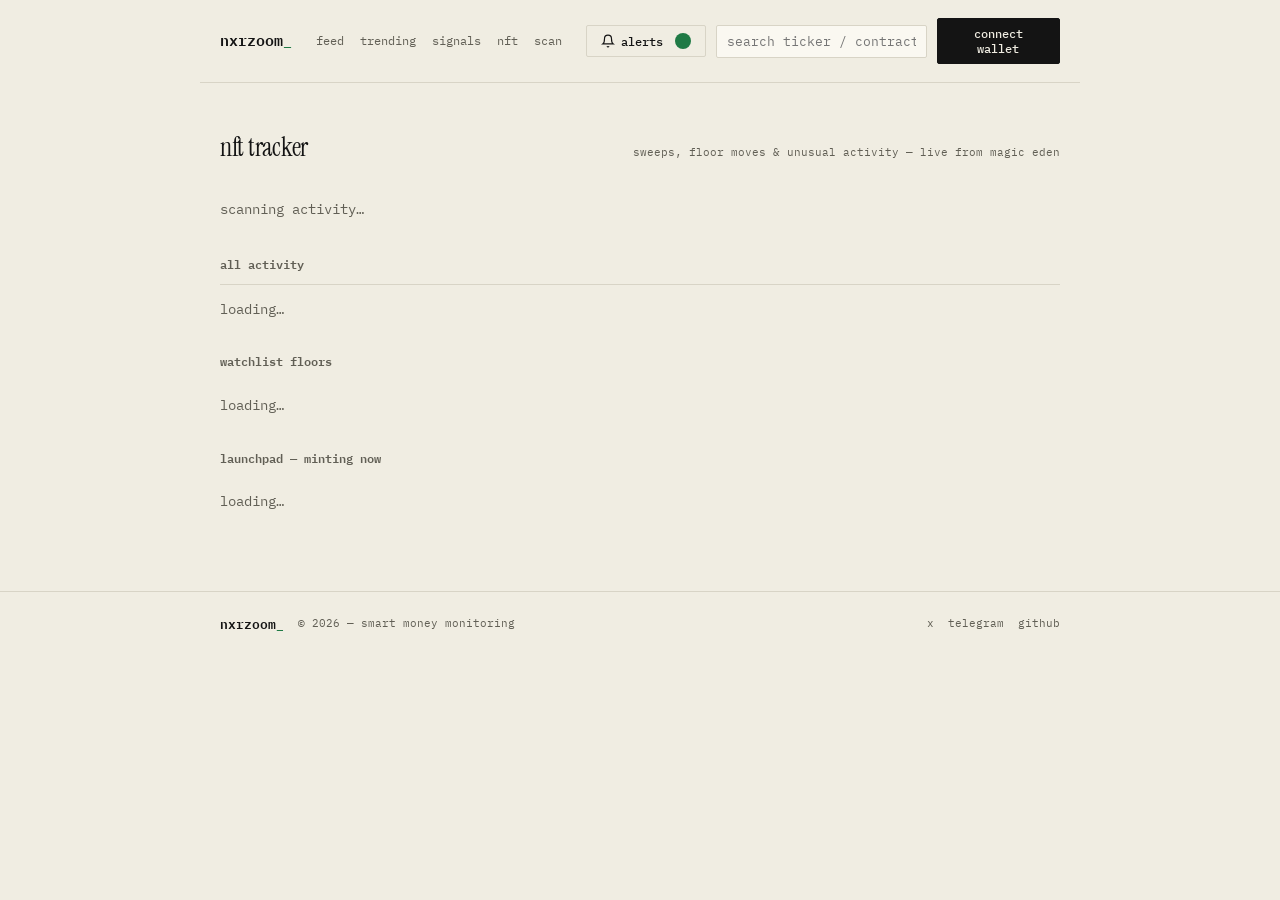
==== nft.html @ 73299763 "multi-page nav (feed/trending/signals/nft/scan), CA one-click copy on every row, bot-style nft alert" ====
<!DOCTYPE html>
<html lang="en">
<head>
<meta charset="UTF-8">
<meta name="viewport" content="width=device-width, initial-scale=1.0">
<title>nft tracker — nxrzoom_</title>
<link rel="preconnect" href="https://fonts.googleapis.com">
<link rel="preconnect" href="https://fonts.gstatic.com" crossorigin>
<link href="https://fonts.googleapis.com/css2?family=IBM+Plex+Mono:wght@400;500;600&family=Instrument+Serif&display=swap" rel="stylesheet">
<link rel="stylesheet" href="/css/base.css">
<link rel="stylesheet" href="/css/components.css">
</head>
<body>

<header class="topbar">
  <a class="logo" href="/">nxrzoom<span class="cursor">_</span></a>
  <nav class="topnav">
    <a href="/">feed</a>
    <a href="/trending">trending</a>
    <a href="/signals">signals</a>
    <a href="/nft" class="active">nft</a>
    <a href="/scan">scan</a>
  </nav>
  <div class="topbar-right">
    <button class="btn btn-ghost btn-bell" id="alertBtn" title="smart money alerts">
      <svg width="14" height="14" viewBox="0 0 24 24" fill="none" stroke="currentColor" stroke-width="2"><path d="M18 8A6 6 0 0 0 6 8c0 7-3 9-3 9h18s-3-2-3-9"/><path d="M13.73 21a2 2 0 0 1-3.46 0"/></svg>
      alerts<span class="badge" id="alertBadge" hidden></span>
    </button>
    <input id="searchInput" class="search" type="text" placeholder="search ticker / contract…" autocomplete="off">
    <button class="btn btn-primary" id="connectBtn">connect wallet</button>
  </div>
</header>

<main class="wrap">

  <section class="section" id="nft">
    <div class="sec-head">
      <h2 class="serif">nft tracker</h2>
      <p class="sec-sub">sweeps, floor moves &amp; unusual activity — live from magic eden</p>
    </div>

    <!-- ALERT CARDS (bot-style) -->
    <div class="nftalerts" id="nftAlerts"><p class="muted pad">scanning activity…</p></div>

    <!-- RAW FEED -->
    <h3 class="subhead muted">all activity</h3>
    <ol class="nftfeed" id="nftFeed"><li class="muted pad">loading…</li></ol>

    <!-- WATCHLIST -->
    <h3 class="subhead muted">watchlist floors</h3>
    <div class="nftgrid nftgrid-w" id="nftGrid"><p class="muted pad">loading…</p></div>

    <!-- LAUNCHPAD -->
    <h3 class="subhead muted">launchpad — minting now</h3>
    <div class="nftgrid" id="nftLaunch"><p class="muted pad">loading…</p></div>
  </section>

</main>

<footer class="footer">
  <div class="wrap foot-inner">
    <span class="foot-logo">nxrzoom<span class="cursor">_</span></span>
    <span class="foot-note">© 2026 — smart money monitoring</span>
    <nav class="foot-links">
      <a href="https://x.com/Nxrskyaa" target="_blank" rel="noopener">x</a>
      <a href="https://t.me/Nxrskyaa" target="_blank" rel="noopener">telegram</a>
      <a href="https://github.com/Nxrskyaa/NxrZoom" target="_blank" rel="noopener">github</a>
    </nav>
  </div>
</footer>

<script src="/js/features.js"></script>
</body>
</html>
---- css/base.css ----
/* nxrzoom_ — base: cream paper, mono, hairlines */
:root{
  --paper:#f0ede2;
  --ink:#141414;
  --muted:#615f55;
  --faint:#8b887b;
  --line:#d8d4c6;
  --line-soft:#e3e0d3;
  --green:#1f7a45;
  --green-soft:#e4ecdf;
  --red:#b3402f;
  --red-soft:#f3e3de;
  --black:#141414;
}

*,*::before,*::after{box-sizing:border-box;margin:0;padding:0}
html{scroll-behavior:smooth}
body{
  font-family:'IBM Plex Mono',ui-monospace,SFMono-Regular,Menlo,monospace;
  background:var(--paper);
  color:var(--ink);
  line-height:1.55;
  -webkit-font-smoothing:antialiased;
  font-size:14px;
}
a{color:inherit;text-decoration:none}
button{font-family:inherit;cursor:pointer;border:none;background:none;color:inherit}
input{font-family:inherit;font-size:13px;background:#faf8f1;border:1px solid var(--line);color:var(--ink);border-radius:2px;outline:none;padding:7px 10px}
input:focus{border-color:var(--black);background:#fff}
ol,ul{list-style:none}

.serif{font-family:'Instrument Serif',Georgia,serif;font-weight:400;letter-spacing:-.01em}
.green{color:var(--green)}
.red{color:var(--red)}
.muted{color:var(--muted)}

.wrap{max-width:880px;margin:0 auto;padding:0 20px}

/* cursor blink logo */
.cursor{animation:blink 1.2s steps(1) infinite;color:var(--green)}
@keyframes blink{50%{opacity:0}}

/* ===== topbar ===== */
.topbar{
  display:flex;align-items:center;gap:24px;
  max-width:880px;margin:0 auto;padding:18px 20px;
  border-bottom:1px solid var(--line);
}
.logo{font-weight:600;font-size:15px}
.topnav{display:flex;gap:16px}
.topnav a{font-size:12px;color:var(--muted)}
.topnav a:hover{color:var(--ink)}
.topbar-right{margin-left:auto;display:flex;align-items:center;gap:10px}
.search{width:220px}

/* buttons */
.btn{
  display:inline-flex;align-items:center;gap:6px;
  font-size:12px;font-weight:500;
  padding:7px 14px;border-radius:2px;
  border:1px solid var(--black);
  transition:transform .06s ease, box-shadow .06s ease;
}
.btn-primary{background:var(--black);color:var(--paper)}
.btn-primary:hover{box-shadow:3px 3px 0 rgba(20,20,20,.25);transform:translate(-1px,-1px)}
.btn-ghost{background:transparent;color:var(--ink);border-color:var(--line)}
.btn-ghost:hover{border-color:var(--black)}
.btn-sm{padding:4px 10px;font-size:11px}

/* ===== hero ===== */
.hero{padding:56px 0 40px;border-bottom:1px solid var(--line)}
.hero-kicker{font-size:11px;text-transform:lowercase;color:var(--muted);margin-bottom:14px}
.hero-title{
  font-family:'Instrument Serif',Georgia,serif;
  font-size:clamp(34px,6vw,52px);
  line-height:1.08;font-weight:400;letter-spacing:-.02em;
  margin-bottom:14px;
}
.hero-sub{font-size:12px;color:var(--muted)}

/* ===== stats strip ===== */
.stats{
  display:flex;flex-wrap:wrap;gap:28px;
  padding:18px 0;border-bottom:1px solid var(--line);
}
.stat{display:flex;flex-direction:column;gap:2px}
.stat-label{font-size:10px;text-transform:uppercase;letter-spacing:.08em;color:var(--faint)}
.stat-value{font-size:15px;font-weight:600}
.stat-live{margin-left:auto;flex-direction:row;align-items:center;gap:8px}
.livedot{width:7px;height:7px;border-radius:50%;background:var(--green);animation:pulse 2s infinite}
@keyframes pulse{50%{opacity:.35}}

/* ===== sections ===== */
.section{padding:44px 0 8px}
.sec-head{display:flex;align-items:baseline;justify-content:space-between;flex-wrap:wrap;gap:12px;margin-bottom:18px}
.sec-head h2{font-size:26px}
.sec-sub{font-size:11px;color:var(--muted)}

/* tabs */
.tabs{display:flex;gap:2px}
.tab{
  font-size:11px;padding:5px 12px;border-radius:2px;
  color:var(--muted);border:1px solid transparent;
}
.tab:hover{color:var(--ink)}
.tab.active{background:var(--black);color:var(--paper)}

/* filters */
.filters{display:flex;flex-wrap:wrap;gap:14px;margin-bottom:16px}
.fgroup{display:flex;flex-direction:column;gap:5px}
.fgrow{flex:1;min-width:160px}
.fgroup label{font-size:9px;text-transform:uppercase;letter-spacing:.08em;color:var(--faint)}
.fgroup input[type=number]{width:74px}
.dash{color:var(--faint);font-size:11px;margin:0 -3px}
---- css/components.css ----
/* nxrzoom_ — components: calls, feed, table, signals, footer */

/* ===== top calls ===== */
.calls{display:grid;grid-template-columns:repeat(2,1fr);gap:10px}
.call{
  display:grid;grid-template-columns:auto 1fr auto;align-items:center;gap:12px;
  padding:14px 16px;background:#faf8f1;
  border:1px solid var(--line);
  transition:border-color .15s ease;
}
.call:hover{border-color:var(--black)}
.rank{font-size:11px;color:var(--faint)}
.call-token{font-weight:600;font-size:13px}
.call-meta{font-size:10px;color:var(--muted);margin-top:2px}
.call-x{font-size:17px;font-weight:600;color:var(--green);text-align:right}
.call-pct{font-size:10px;color:var(--green);opacity:.75;text-align:right}

/* buy links row inside call card */
.call-links{grid-column:1 / -1;display:flex;flex-wrap:wrap;gap:6px;margin-top:4px}

/* ===== live feed ===== */
.feedlist{border-top:1px solid var(--line)}
.fitem{border-bottom:1px solid var(--line-soft)}
.frow{
  display:flex;align-items:center;gap:12px;
  width:100%;text-align:left;padding:13px 4px;
}
.frow:hover .ftoken{text-decoration:underline}
.wbadge{
  min-width:44px;text-align:center;
  font-size:11px;font-weight:600;
  background:var(--green-soft);color:var(--green);
  border:1px solid color-mix(in srgb, var(--green) 25%, transparent);
  padding:3px 8px;border-radius:2px;
}
.ftoken{font-weight:600;font-size:13px}
.fmcap{font-size:11px;color:var(--muted)}
.ftime{margin-left:auto;font-size:11px;color:var(--muted)}
.farrow{font-size:11px;color:var(--muted);transition:transform .15s ease}
.frow[aria-expanded="true"] .farrow{transform:rotate(180deg)}

.buyrow{
  display:none;flex-wrap:wrap;align-items:center;gap:8px;
  padding:0 4px 13px 60px;
}
.buyrow:not([hidden]){display:flex}
.buylabel{font-size:10px;color:var(--muted)}
.buyl{
  font-size:11px;padding:4px 10px;
  border:1px solid var(--line);border-radius:2px;
  background:transparent;color:var(--ink);
  transition:border-color .15s ease, background .15s ease;
}
.buyl:hover{border-color:var(--black)}
.buyl.hot{background:var(--black);color:var(--paper);border-color:var(--black)}

/* ===== trending table ===== */
.panel{border:1px solid var(--line);background:#faf8f1}
.thead,.trow{
  display:grid;
  grid-template-columns:minmax(150px,2fr) 1fr repeat(3,minmax(64px,.9fr)) minmax(80px,1fr) minmax(90px,1fr);
  align-items:center;
}
.thead{
  padding:10px 14px;border-bottom:1px solid var(--line);
  font-size:10px;text-transform:uppercase;letter-spacing:.07em;color:var(--muted);
  background:#f5f2e7;
}
.trow{
  padding:12px 14px;border-bottom:1px solid var(--line-soft);
  cursor:pointer;font-variant-numeric:tabular-nums;
  transition:background .12s ease;
}
.trow:last-child{border-bottom:none}
.trow:hover{background:#f5f2e7}
.tt-name{font-weight:600;font-size:13px}
.tt-sym{color:var(--muted);font-weight:400;margin-left:6px;font-size:11px}
.tc-created{font-size:11px;color:var(--muted)}
.num{text-align:right;font-size:12px}
.vol,.mcap{font-weight:500}

/* ===== signals ===== */
.signallist{border-top:1px solid var(--line)}
.sig{
  display:flex;align-items:center;gap:14px;
  padding:14px 4px;border-bottom:1px solid var(--line-soft);
}
.sig:hover .sig-name{text-decoration:underline}
.sigrank{font-size:11px;color:var(--muted);min-width:20px}
.sigavatar{
  width:34px;height:34px;border-radius:2px;flex-shrink:0;
  background:var(--black);color:var(--paper);
  display:flex;align-items:center;justify-content:center;
  font-size:13px;font-weight:600;
}
.sig-info{flex:1;min-width:0}
.sig-name{font-weight:600;font-size:13px}
.sig-handle{font-size:11px;color:var(--muted)}
.sig-desc{font-size:11px;color:var(--muted);margin-top:1px}
.sig-score{font-size:15px;font-weight:600;color:var(--green);text-align:right}
.sig-foll{font-size:10px;color:var(--muted);text-align:right}
.sig-empty{padding:24px 4px;font-size:12px;border-bottom:1px solid var(--line-soft)}

/* ===== telegram banner ===== */
.tgbanner{
  margin:40px 0 0;padding:18px 20px;
  border:1px solid var(--black);
  background:var(--black);color:var(--paper);
  display:flex;align-items:center;gap:16px;flex-wrap:wrap;
}
.tg-title{font-weight:600;font-size:14px}
.tg-sub{font-size:11px;opacity:.7}
.tg-btn{
  margin-left:auto;
  font-size:12px;font-weight:500;
  padding:8px 16px;border-radius:2px;
  background:var(--paper);color:var(--black);
  border:1px solid var(--paper);
  transition:transform .06s ease, box-shadow .06s ease;
}
.tg-btn:hover{box-shadow:3px 3px 0 rgba(240,237,226,.25);transform:translate(-1px,-1px)}

/* ===== scan ===== */
.scanbar{display:flex;gap:8px;margin-bottom:14px}
.scanbar input{flex:1;font-family:var(--font-mono)}
.scanresult{margin-top:4px}
.scan-err{color:var(--red);font-size:12px;padding:10px 0}
.scanhead{display:flex;justify-content:space-between;align-items:center;padding:14px 0;border-bottom:1px solid var(--line)}
.scanpanel{margin-top:14px}
.scanpanel .trow{grid-template-columns:minmax(130px,2fr) 1fr repeat(3,minmax(64px,.9fr))}

/* ===== alert dropdown ===== */
.btn-bell{position:relative}
.badge{
  display:inline-flex;align-items:center;justify-content:center;
  min-width:16px;height:16px;margin-left:6px;
  background:var(--green);color:#fff;
  font-size:9px;font-weight:600;border-radius:8px;
}
.alertdd{
  position:absolute;top:58px;right:20px;z-index:200;
  width:min(420px, calc(100vw - 40px));
  background:#faf8f1;border:1px solid var(--black);
  box-shadow:4px 4px 0 rgba(20,20,20,.15);
  padding:16px;
}
.alertrow{display:flex;flex-direction:column;gap:12px;margin-bottom:12px}
.switch{display:flex;align-items:center;gap:8px;font-size:12px;font-weight:600;cursor:pointer}
.switch input{width:auto}
.alertcfg{display:flex;gap:12px}
.alertcfg label{display:flex;flex-direction:column;gap:4px;font-size:9px;text-transform:uppercase;letter-spacing:.07em;color:var(--muted)}
.alertcfg input{width:90px}
.alertlist{border-top:1px solid var(--line)}
.alertitem{padding:12px 0;border-bottom:1px solid var(--line-soft)}
.buyrow-inline{display:flex;flex-wrap:wrap;gap:6px;margin-top:8px}
.tg-note{font-size:10px;margin-top:10px}

/* ===== nft tracker ===== */
.subhead{font-size:12px;font-weight:600;text-transform:lowercase;margin:18px 0 10px}
.pad{padding:14px 0}
.nftgrid{display:grid;grid-template-columns:repeat(4,1fr);gap:10px}
.nftgrid-w{grid-template-columns:repeat(2,1fr)}
.nftcard{
  display:flex;flex-direction:column;gap:8px;
  background:#faf8f1;border:1px solid var(--line);
  padding:10px;transition:border-color .15s ease;
}
.nftcard:hover{border-color:var(--black)}
.nftcard img{width:100%;aspect-ratio:1;object-fit:cover;border-radius:2px;background:var(--line)}
.nftc-info{display:flex;flex-direction:column;gap:2px}
.nftc-name{font-size:12px;font-weight:600;white-space:nowrap;overflow:hidden;text-overflow:ellipsis}
.nftc-floor{font-size:11px}
.nftc-vol{font-size:10px;color:var(--muted)}
.nftfeed{border-top:1px solid var(--line)}
.nftitem{
  display:flex;align-items:center;gap:12px;
  padding:12px 4px;border-bottom:1px solid var(--line-soft);
}
.nftitem.sweep{background:#f5f2e7}
.sweep-tag{
  background:var(--black);color:var(--paper);
  font-size:9px;font-weight:600;padding:2px 6px;border-radius:2px;
  letter-spacing:.05em;margin-right:4px;
}
.nftcard.lp{border-color:var(--line)}
/* ===== smart money alert cards (bot-style) ===== */
.nftalerts{display:flex;flex-direction:column;gap:8px;margin-bottom:20px}
.nftalert{
  background:#faf8f1;border:1px solid var(--line);
  border-left:3px solid var(--muted);
  padding:10px 14px;
}
.nftalert.up{border-left-color:#1a7f37}
.nftalert.down{border-left-color:#c62828}
.na-head{display:flex;align-items:center;gap:10px;margin-bottom:4px}
.na-kind{
  font-weight:600;font-size:9px;letter-spacing:.06em;
  background:var(--black);color:var(--paper);
  padding:2px 7px;border-radius:2px;white-space:nowrap;
}
.na-coll{font-weight:600;font-size:13px;color:var(--ink);text-decoration:none}
.na-coll:hover{text-decoration:underline}
.na-line{font-family:'IBM Plex Mono',monospace;font-size:11px;color:var(--ink);line-height:1.6}
.na-links{display:flex;gap:6px;align-items:center;margin-top:6px}
.na-time{font-size:10px;color:var(--faint)}

/* ===== ca copy chip ===== */
.cacopy{
  font-family:'IBM Plex Mono',monospace;font-size:9px;
  color:var(--muted);background:#f3f0e5;border:1px solid var(--line);
  padding:1px 5px;border-radius:2px;cursor:pointer;
  display:inline-flex;align-items:center;gap:3px;
  transition:border-color .15s ease,color .15s ease;
  vertical-align:middle;margin-left:5px;
}
.cacopy:hover{border-color:var(--black);color:var(--ink)}
.cacopy.done{color:#1a7f37;border-color:#1a7f37}
.cicon{font-size:8px}
.monoaddr{font-family:'IBM Plex Mono',monospace}
.holder-row{grid-template-columns:minmax(140px,2fr) repeat(3,minmax(64px,.9fr))!important}

/* ===== footer ===== */
.footer{border-top:1px solid var(--line);margin-top:56px}
.foot-inner{display:flex;align-items:center;gap:14px;padding:22px 20px}
.foot-logo{font-weight:600;font-size:13px}
.foot-note{font-size:11px;color:var(--muted)}
.foot-links{margin-left:auto;display:flex;gap:14px}
.foot-links a{font-size:11px;color:var(--muted)}
.foot-links a:hover{color:var(--ink)}

/* ===== anim ===== */
@keyframes fadein{from{opacity:0;transform:translateY(4px)}to{opacity:1;transform:none}}
.fitem.new{animation:fadein .35s ease}

/* ===== responsive ===== */
@media (max-width:720px){
  .calls{grid-template-columns:1fr}
  .search{display:none}
  .topnav{display:none}
  .stats{gap:18px}
  .stat-live{display:none}
  .thead{grid-template-columns:minmax(120px,2fr) repeat(3,minmax(52px,.8fr))}
  .thead .tc-created,.thead .h6c,.thead .volc,.thead .mcapt{display:none}
  .trow{grid-template-columns:minmax(120px,2fr) repeat(3,minmax(52px,.8fr))}
  .trow .tc-created,.trow .h6c,.trow .volc,.trow .mcapt{display:none}
  .buyrow{padding-left:4px}
  .hero{padding:40px 0 32px}
  .tg-btn{margin-left:0}
}
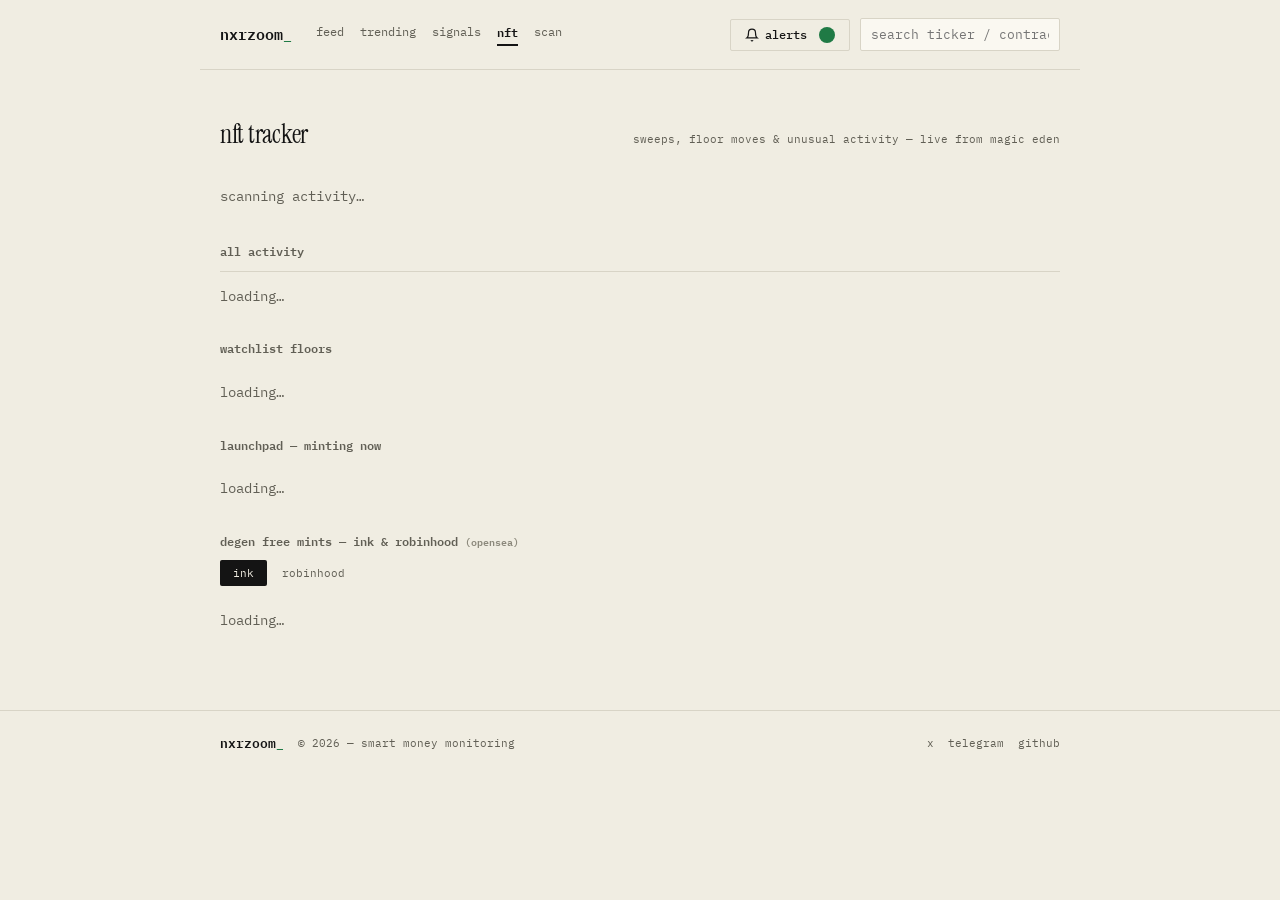
==== commit 5ffd0593: "degen nft radar: free mint monitor for ink & robinhood (opensea discover scraper), remove connect wa" ====
--- a/nft.html
+++ b/nft.html
@@ -27,7 +27,6 @@
       alerts<span class="badge" id="alertBadge" hidden></span>
     </button>
     <input id="searchInput" class="search" type="text" placeholder="search ticker / contract…" autocomplete="off">
-    <button class="btn btn-primary" id="connectBtn">connect wallet</button>
   </div>
 </header>
 
@@ -53,6 +52,14 @@
     <!-- LAUNCHPAD -->
     <h3 class="subhead muted">launchpad — minting now</h3>
     <div class="nftgrid" id="nftLaunch"><p class="muted pad">loading…</p></div>
+
+    <!-- DEGEN FREE MINT RADAR -->
+    <h3 class="subhead muted">degen free mints — ink &amp; robinhood <span class="na-time">(opensea)</span></h3>
+    <div class="tabs" style="margin-bottom:10px">
+      <button class="tab active" data-chain="ink">ink</button>
+      <button class="tab" data-chain="robinhood">robinhood</button>
+    </div>
+    <div class="nftgrid nftgrid-w" id="degenGrid"><p class="muted pad">loading…</p></div>
   </section>
 
 </main>
--- a/css/base.css
+++ b/css/base.css
@@ -47,11 +47,19 @@
   border-bottom:1px solid var(--line);
 }
 .logo{font-weight:600;font-size:15px}
-.topnav{display:flex;gap:16px}
+.topnav{display:flex;gap:16px;flex-wrap:wrap}
 .topnav a{font-size:12px;color:var(--muted)}
 .topnav a:hover{color:var(--ink)}
+.topnav a.active{color:var(--ink);font-weight:600;border-bottom:2px solid var(--black);padding-bottom:2px}
 .topbar-right{margin-left:auto;display:flex;align-items:center;gap:10px}
-.search{width:220px}
+.search{width:200px}
+
+@media (max-width:720px){
+  .topbar{flex-wrap:wrap;gap:10px;padding:14px 16px}
+  .topnav{order:-1;width:100%;gap:14px;overflow-x:auto;padding-bottom:2px;-webkit-overflow-scrolling:touch}
+  .topbar-right{width:100%;margin-left:0}
+  .search{flex:1;width:auto}
+}
 
 /* buttons */
 .btn{
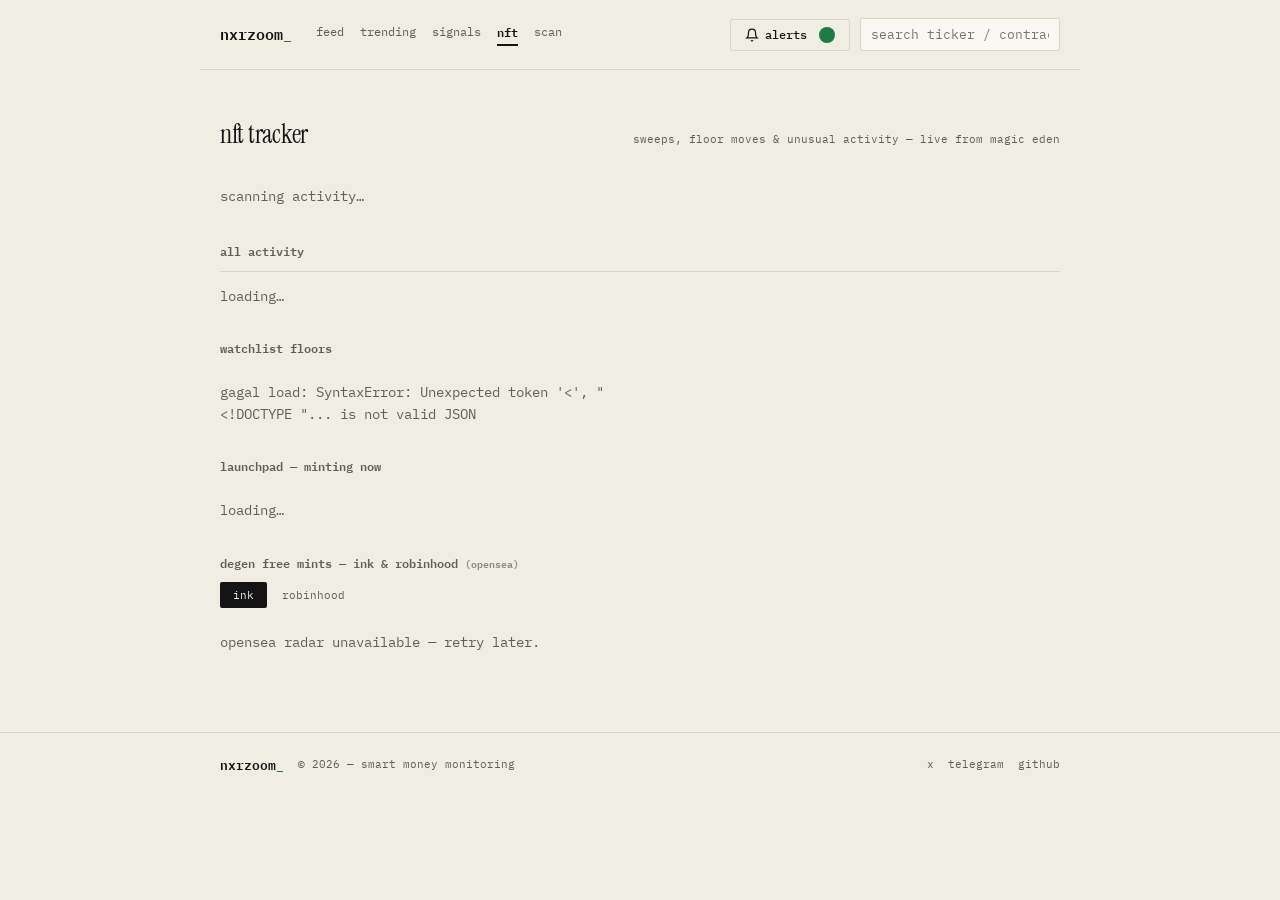
==== commit b928604d: "cache-bust assets v7" ====
--- a/nft.html
+++ b/nft.html
@@ -7,8 +7,8 @@
 <link rel="preconnect" href="https://fonts.googleapis.com">
 <link rel="preconnect" href="https://fonts.gstatic.com" crossorigin>
 <link href="https://fonts.googleapis.com/css2?family=IBM+Plex+Mono:wght@400;500;600&family=Instrument+Serif&display=swap" rel="stylesheet">
-<link rel="stylesheet" href="/css/base.css">
-<link rel="stylesheet" href="/css/components.css">
+<link rel="stylesheet" href="/css/base.css?v=7">
+<link rel="stylesheet" href="/css/components.css?v=7">
 </head>
 <body>
 
@@ -76,6 +76,6 @@
   </div>
 </footer>
 
-<script src="/js/features.js"></script>
+<script src="/js/features.js?v=7"></script>
 </body>
 </html>
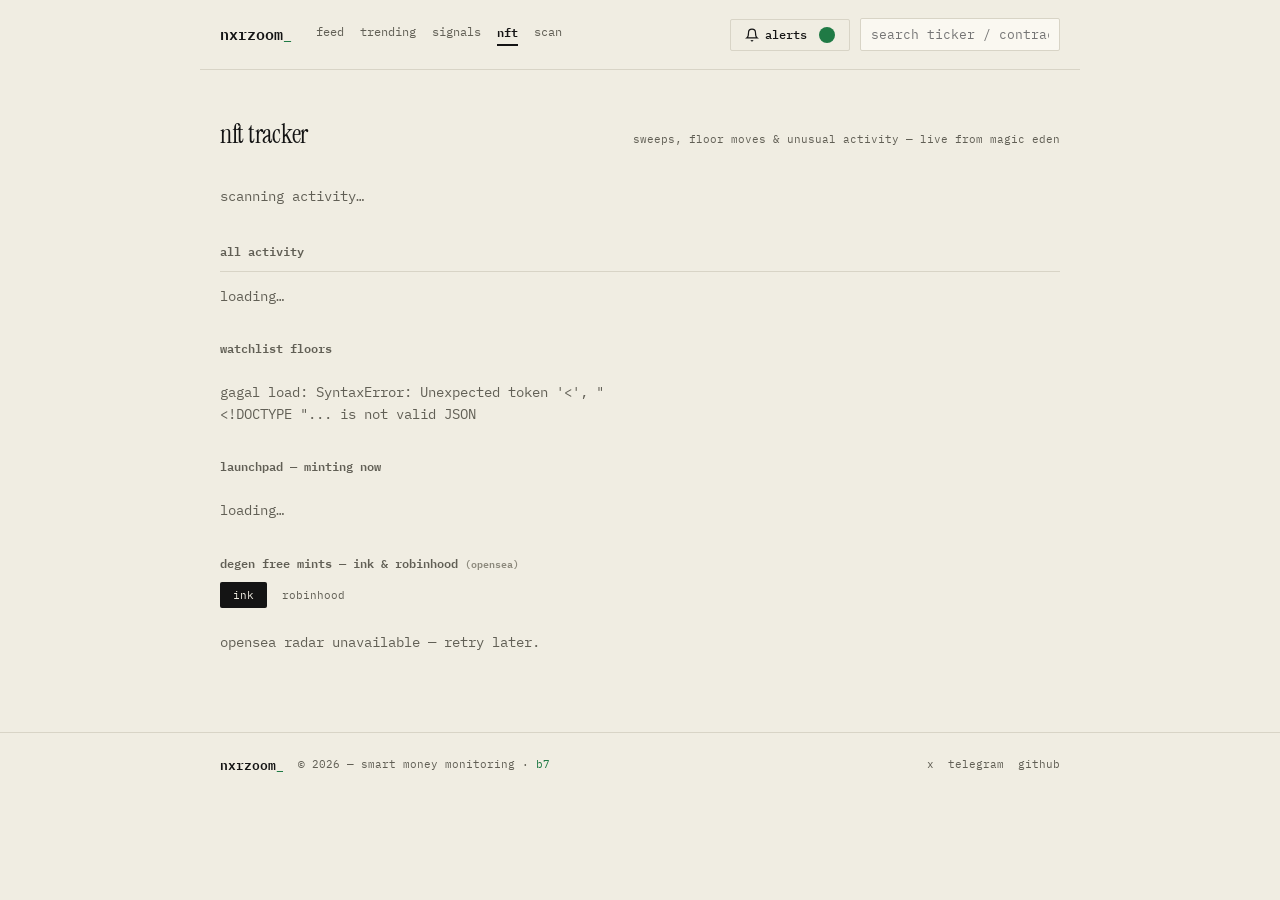
==== commit eb1fbe28: "build marker b7 + meta no-cache for stubborn webviews" ====
--- a/nft.html
+++ b/nft.html
@@ -2,6 +2,7 @@
 <html lang="en">
 <head>
 <meta charset="UTF-8">
+<meta http-equiv="Cache-Control" content="no-store">
 <meta name="viewport" content="width=device-width, initial-scale=1.0">
 <title>nft tracker — nxrzoom_</title>
 <link rel="preconnect" href="https://fonts.googleapis.com">
@@ -67,7 +68,7 @@
 <footer class="footer">
   <div class="wrap foot-inner">
     <span class="foot-logo">nxrzoom<span class="cursor">_</span></span>
-    <span class="foot-note">© 2026 — smart money monitoring</span>
+    <span class="foot-note">© 2026 — smart money monitoring · <span class="green">b7</span></span>
     <nav class="foot-links">
       <a href="https://x.com/Nxrskyaa" target="_blank" rel="noopener">x</a>
       <a href="https://t.me/Nxrskyaa" target="_blank" rel="noopener">telegram</a>
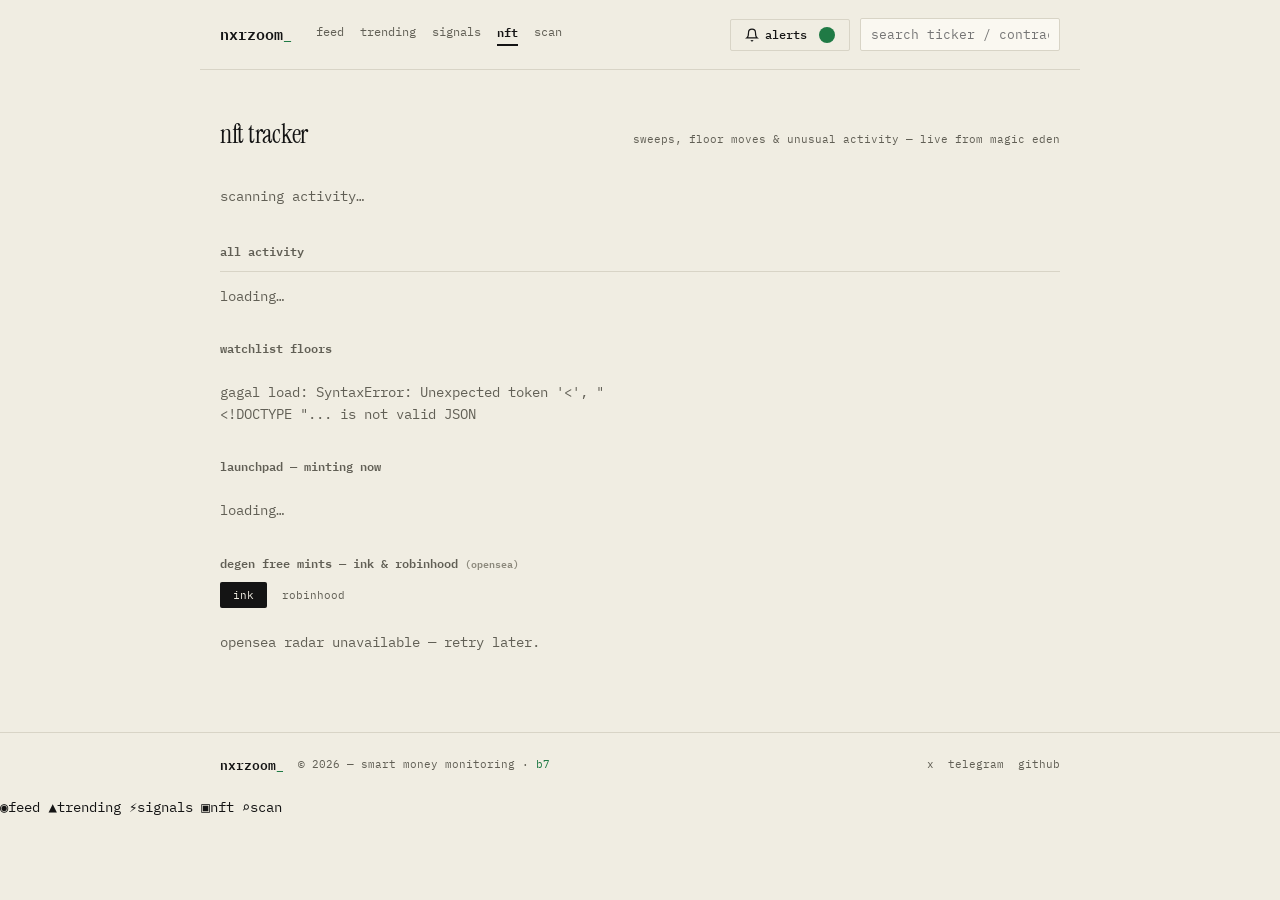
==== commit a213d12e: "mobile: fixed bottom tab bar (app-style) replaces top nav" ====
--- a/nft.html
+++ b/nft.html
@@ -78,5 +78,13 @@
 </footer>
 
 <script src="/js/features.js?v=7"></script>
+<nav class="tabbar">
+    <a href="/"><span class="ticon">◉</span>feed</a>
+    <a href="/trending"><span class="ticon">▲</span>trending</a>
+    <a href="/signals"><span class="ticon">⚡</span>signals</a>
+    <a href="/nft" class="active"><span class="ticon">▣</span>nft</a>
+    <a href="/scan"><span class="ticon">⌕</span>scan</a>
+  </nav>
+
 </body>
 </html>
--- a/css/base.css
+++ b/css/base.css
@@ -55,10 +55,25 @@
 .search{width:200px}
 
 @media (max-width:720px){
-  .topbar{flex-wrap:wrap;gap:10px;padding:14px 16px}
-  .topnav{order:-1;width:100%;gap:14px;overflow-x:auto;padding-bottom:2px;-webkit-overflow-scrolling:touch}
+  .topbar{flex-wrap:wrap;gap:10px;padding:14px 16px;border-bottom:none}
+  .topnav{display:none}
   .topbar-right{width:100%;margin-left:0}
   .search{flex:1;width:auto}
+
+  /* bottom tab bar — native app style */
+  .tabbar{
+    position:fixed;left:0;right:0;bottom:0;z-index:99;
+    display:flex;background:#faf8f1;
+    border-top:1px solid var(--line);
+    padding:6px 4px calc(6px + env(safe-area-inset-bottom));
+  }
+  .tabbar a{
+    flex:1;text-align:center;font-size:10px;color:var(--muted);
+    padding:6px 2px;text-decoration:none;
+  }
+  .tabbar a.active{color:var(--ink);font-weight:600}
+  .tabbar a .ticon{display:block;font-size:16px;margin-bottom:2px}
+  body{padding-bottom:64px}
 }
 
 /* buttons */
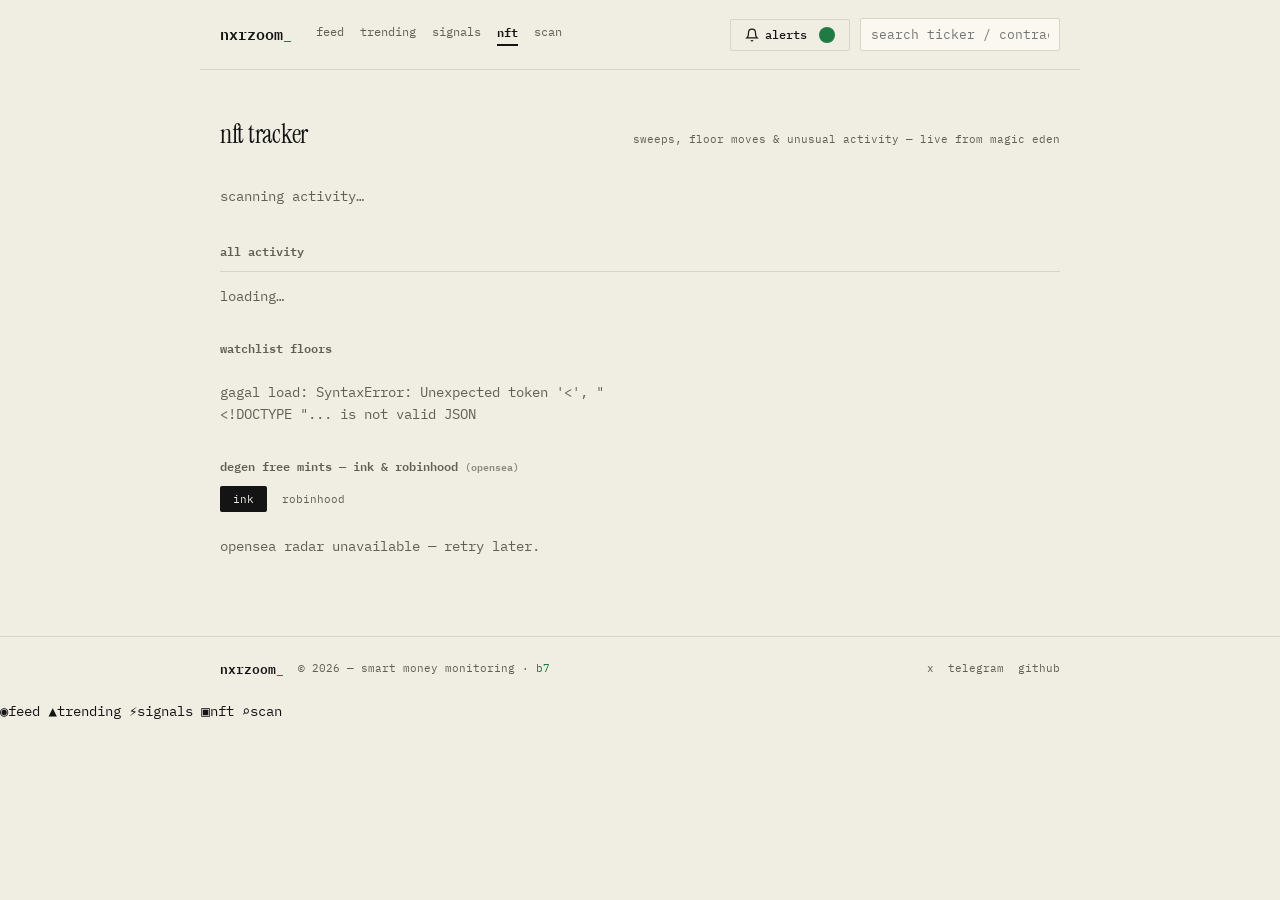
==== commit 0644ac5c: "top calls: CA chip + smart money count; drop solana launchpad (ink/robinhood only)" ====
--- a/nft.html
+++ b/nft.html
@@ -8,8 +8,8 @@
 <link rel="preconnect" href="https://fonts.googleapis.com">
 <link rel="preconnect" href="https://fonts.gstatic.com" crossorigin>
 <link href="https://fonts.googleapis.com/css2?family=IBM+Plex+Mono:wght@400;500;600&family=Instrument+Serif&display=swap" rel="stylesheet">
-<link rel="stylesheet" href="/css/base.css?v=7">
-<link rel="stylesheet" href="/css/components.css?v=7">
+<link rel="stylesheet" href="/css/base.css?v=8">
+<link rel="stylesheet" href="/css/components.css?v=8">
 </head>
 <body>
 
@@ -50,12 +50,8 @@
     <h3 class="subhead muted">watchlist floors</h3>
     <div class="nftgrid nftgrid-w" id="nftGrid"><p class="muted pad">loading…</p></div>
 
-    <!-- LAUNCHPAD -->
-    <h3 class="subhead muted">launchpad — minting now</h3>
-    <div class="nftgrid" id="nftLaunch"><p class="muted pad">loading…</p></div>
-
     <!-- DEGEN FREE MINT RADAR -->
-    <h3 class="subhead muted">degen free mints — ink &amp; robinhood <span class="na-time">(opensea)</span></h3>
+     <h3 class="subhead muted">degen free mints — ink &amp; robinhood <span class="na-time">(opensea)</span></h3>
     <div class="tabs" style="margin-bottom:10px">
       <button class="tab active" data-chain="ink">ink</button>
       <button class="tab" data-chain="robinhood">robinhood</button>
@@ -77,7 +73,7 @@
   </div>
 </footer>
 
-<script src="/js/features.js?v=7"></script>
+<script src="/js/features.js?v=8"></script>
 <nav class="tabbar">
     <a href="/"><span class="ticon">◉</span>feed</a>
     <a href="/trending"><span class="ticon">▲</span>trending</a>
--- a/css/base.css
+++ b/css/base.css
@@ -55,10 +55,14 @@
 .search{width:200px}
 
 @media (max-width:720px){
-  .topbar{flex-wrap:wrap;gap:10px;padding:14px 16px;border-bottom:none}
+  .topbar{flex-wrap:wrap;gap:10px;padding:12px 16px;border-bottom:none}
   .topnav{display:none}
   .topbar-right{width:100%;margin-left:0}
   .search{flex:1;width:auto}
+  /* tighter hero on mobile — content first */
+  .hero{padding:28px 0 24px}
+  .hero-title{font-size:30px !important;line-height:1.15}
+  .hero-sub{font-size:13px}
 
   /* bottom tab bar — native app style */
   .tabbar{
--- a/css/components.css
+++ b/css/components.css
@@ -17,6 +17,17 @@
 
 /* buy links row inside call card */
 .call-links{grid-column:1 / -1;display:flex;flex-wrap:wrap;gap:6px;margin-top:4px}
+
+.call-smart{font-size:10px;color:var(--muted);margin-top:2px}
+.call-smart b{color:var(--ink)}
+.cacopy{
+  display:inline-flex;align-items:center;gap:2px;
+  font-size:9px;color:var(--muted);background:none;
+  border:1px solid var(--line);border-radius:3px;
+  padding:1px 4px;margin-left:6px;vertical-align:1px;cursor:pointer;
+}
+.cacopy:hover{color:var(--ink);border-color:var(--ink)}
+.cacopy.done{color:#0a7d38;border-color:#0a7d38}
 
 /* ===== live feed ===== */
 .feedlist{border-top:1px solid var(--line)}
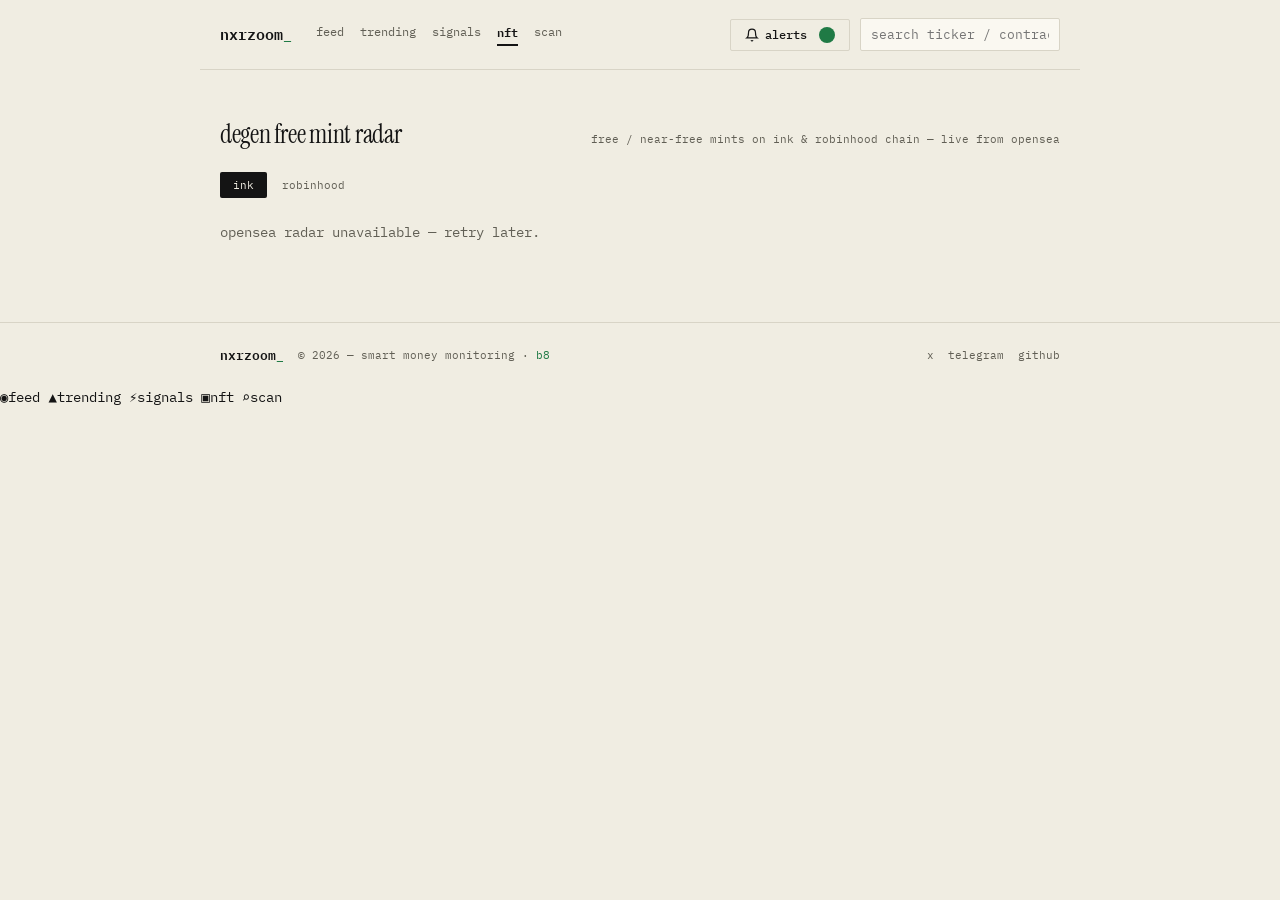
==== commit cc81b6e6: "feed via server proxy (dexscreener throttle fix); NFT page = ink & robinhood radar only" ====
--- a/nft.html
+++ b/nft.html
@@ -8,8 +8,8 @@
 <link rel="preconnect" href="https://fonts.googleapis.com">
 <link rel="preconnect" href="https://fonts.gstatic.com" crossorigin>
 <link href="https://fonts.googleapis.com/css2?family=IBM+Plex+Mono:wght@400;500;600&family=Instrument+Serif&display=swap" rel="stylesheet">
-<link rel="stylesheet" href="/css/base.css?v=8">
-<link rel="stylesheet" href="/css/components.css?v=8">
+<link rel="stylesheet" href="/css/base.css?v=9">
+<link rel="stylesheet" href="/css/components.css?v=9">
 </head>
 <body>
 
@@ -35,23 +35,10 @@
 
   <section class="section" id="nft">
     <div class="sec-head">
-      <h2 class="serif">nft tracker</h2>
-      <p class="sec-sub">sweeps, floor moves &amp; unusual activity — live from magic eden</p>
+      <h2 class="serif">degen free mint radar</h2>
+      <p class="sec-sub">free / near-free mints on ink &amp; robinhood chain — live from opensea</p>
     </div>
 
-    <!-- ALERT CARDS (bot-style) -->
-    <div class="nftalerts" id="nftAlerts"><p class="muted pad">scanning activity…</p></div>
-
-    <!-- RAW FEED -->
-    <h3 class="subhead muted">all activity</h3>
-    <ol class="nftfeed" id="nftFeed"><li class="muted pad">loading…</li></ol>
-
-    <!-- WATCHLIST -->
-    <h3 class="subhead muted">watchlist floors</h3>
-    <div class="nftgrid nftgrid-w" id="nftGrid"><p class="muted pad">loading…</p></div>
-
-    <!-- DEGEN FREE MINT RADAR -->
-     <h3 class="subhead muted">degen free mints — ink &amp; robinhood <span class="na-time">(opensea)</span></h3>
     <div class="tabs" style="margin-bottom:10px">
       <button class="tab active" data-chain="ink">ink</button>
       <button class="tab" data-chain="robinhood">robinhood</button>
@@ -64,7 +51,7 @@
 <footer class="footer">
   <div class="wrap foot-inner">
     <span class="foot-logo">nxrzoom<span class="cursor">_</span></span>
-    <span class="foot-note">© 2026 — smart money monitoring · <span class="green">b7</span></span>
+    <span class="foot-note">© 2026 — smart money monitoring · <span class="green">b8</span></span>
     <nav class="foot-links">
       <a href="https://x.com/Nxrskyaa" target="_blank" rel="noopener">x</a>
       <a href="https://t.me/Nxrskyaa" target="_blank" rel="noopener">telegram</a>
@@ -73,7 +60,7 @@
   </div>
 </footer>
 
-<script src="/js/features.js?v=8"></script>
+<script src="/js/features.js?v=9"></script>
 <nav class="tabbar">
     <a href="/"><span class="ticon">◉</span>feed</a>
     <a href="/trending"><span class="ticon">▲</span>trending</a>
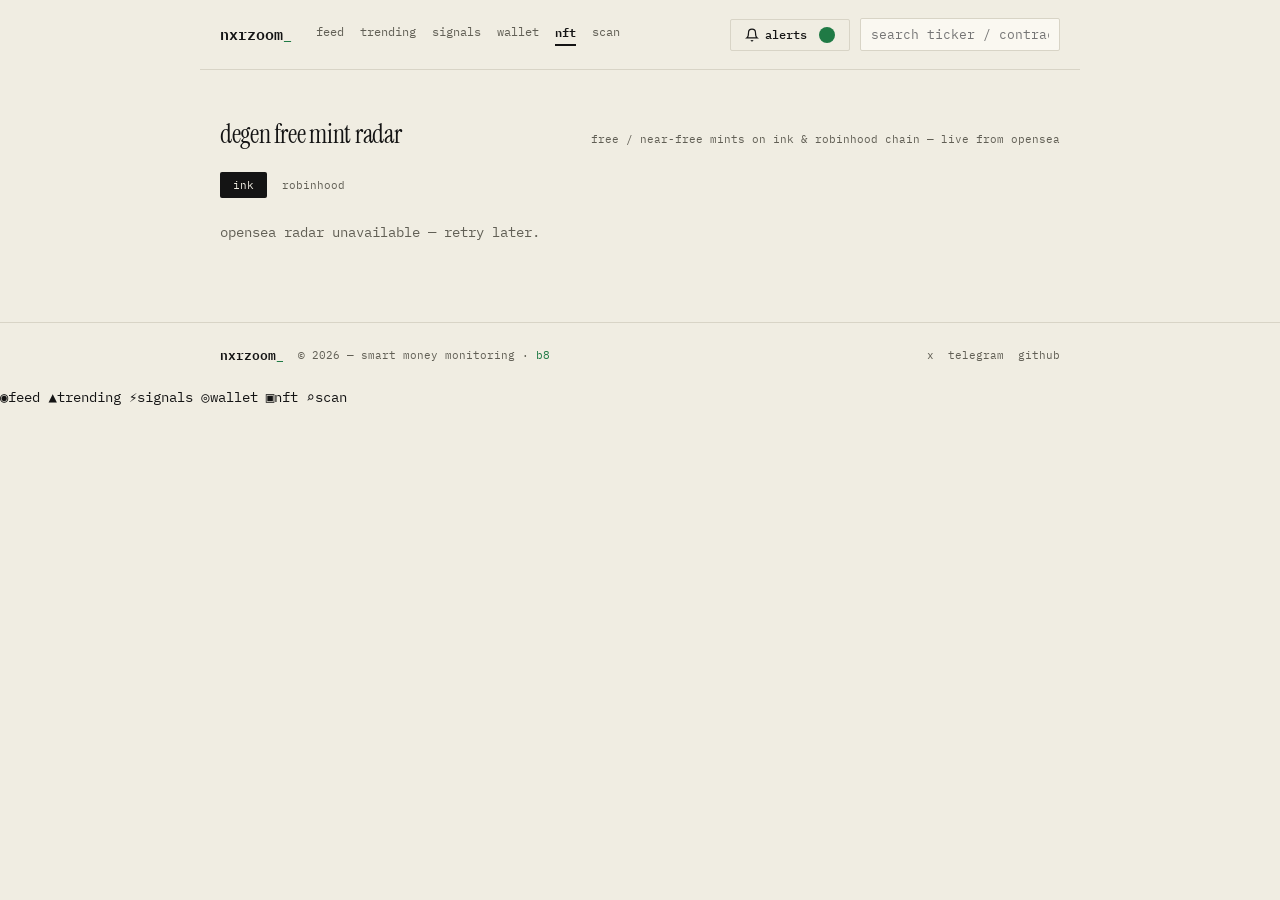
==== commit 2d709489: "feat: add wallet quality radar" ====
--- a/nft.html
+++ b/nft.html
@@ -19,6 +19,7 @@
     <a href="/">feed</a>
     <a href="/trending">trending</a>
     <a href="/signals">signals</a>
+    <a href="/wallet">wallet</a>
     <a href="/nft" class="active">nft</a>
     <a href="/scan">scan</a>
   </nav>
@@ -65,6 +66,7 @@
     <a href="/"><span class="ticon">◉</span>feed</a>
     <a href="/trending"><span class="ticon">▲</span>trending</a>
     <a href="/signals"><span class="ticon">⚡</span>signals</a>
+    <a href="/wallet"><span class="ticon">◎</span>wallet</a>
     <a href="/nft" class="active"><span class="ticon">▣</span>nft</a>
     <a href="/scan"><span class="ticon">⌕</span>scan</a>
   </nav>
--- a/css/components.css
+++ b/css/components.css
@@ -229,6 +229,18 @@
 .cicon{font-size:8px}
 .monoaddr{font-family:'IBM Plex Mono',monospace}
 .holder-row{grid-template-columns:minmax(140px,2fr) repeat(3,minmax(64px,.9fr))!important}
+
+/* ===== wallet quality radar ===== */
+.wallet-form{display:flex;gap:8px;max-width:680px}.wallet-form input{flex:1;font-family:var(--font-mono)}
+.wallet-note{font-size:10px;color:var(--muted);margin-top:10px}
+.wallet-result{margin-top:22px}.wallet-head{display:flex;justify-content:space-between;align-items:center;border-bottom:1px solid var(--line);padding:16px 0}
+.wallet-label{font-size:10px;text-transform:uppercase;letter-spacing:.08em;color:var(--faint)}.wallet-address{font-size:24px;font-weight:500;margin:3px 0}
+.wallet-tier{display:flex;align-items:baseline;gap:5px;text-transform:uppercase;font-size:11px;padding:7px 10px;border:1px solid var(--line)}
+.wallet-tier strong{font-size:25px;color:var(--green)}.wallet-tier.core{border-color:var(--green)}.wallet-tier.experimental strong{color:#9a7012}.wallet-tier.watch strong{color:var(--red)}
+.wallet-tier small{color:var(--muted)}.wallet-grid{display:grid;grid-template-columns:1fr 1fr;gap:10px;margin-top:14px}.wallet-score,.wallet-facts{padding:16px}.wallet-score h3,.wallet-facts h3{font-size:12px;text-transform:uppercase;letter-spacing:.07em;margin-bottom:14px}
+.wscore-row{display:grid;grid-template-columns:110px 1fr 38px;align-items:center;gap:10px;font-size:11px;margin:11px 0}.wscore-row b{text-align:right;font-size:10px}.wbar{height:5px;background:var(--line)}.wbar i{display:block;height:100%;background:var(--green)}
+.wallet-facts>div{display:flex;justify-content:space-between;border-bottom:1px solid var(--line-soft);padding:9px 0;font-size:11px}.wallet-facts>div span{color:var(--muted)}
+.wallet-limit{border:1px solid var(--line);padding:13px 16px;margin-top:10px;font-size:11px;color:var(--muted)}.wallet-limit b{color:var(--ink)}.wallet-limit ul{margin-top:6px;padding-left:16px;list-style:disc}.wallet-limit li{margin:3px 0}
 
 /* ===== footer ===== */
 .footer{border-top:1px solid var(--line);margin-top:56px}
@@ -257,4 +269,5 @@
   .buyrow{padding-left:4px}
   .hero{padding:40px 0 32px}
   .tg-btn{margin-left:0}
-}
+  .wallet-grid{grid-template-columns:1fr}.wallet-head{align-items:flex-start;gap:12px;flex-direction:column}.wallet-address{font-size:19px}.wallet-form{flex-direction:column}.wallet-form .btn{justify-content:center}
+}
